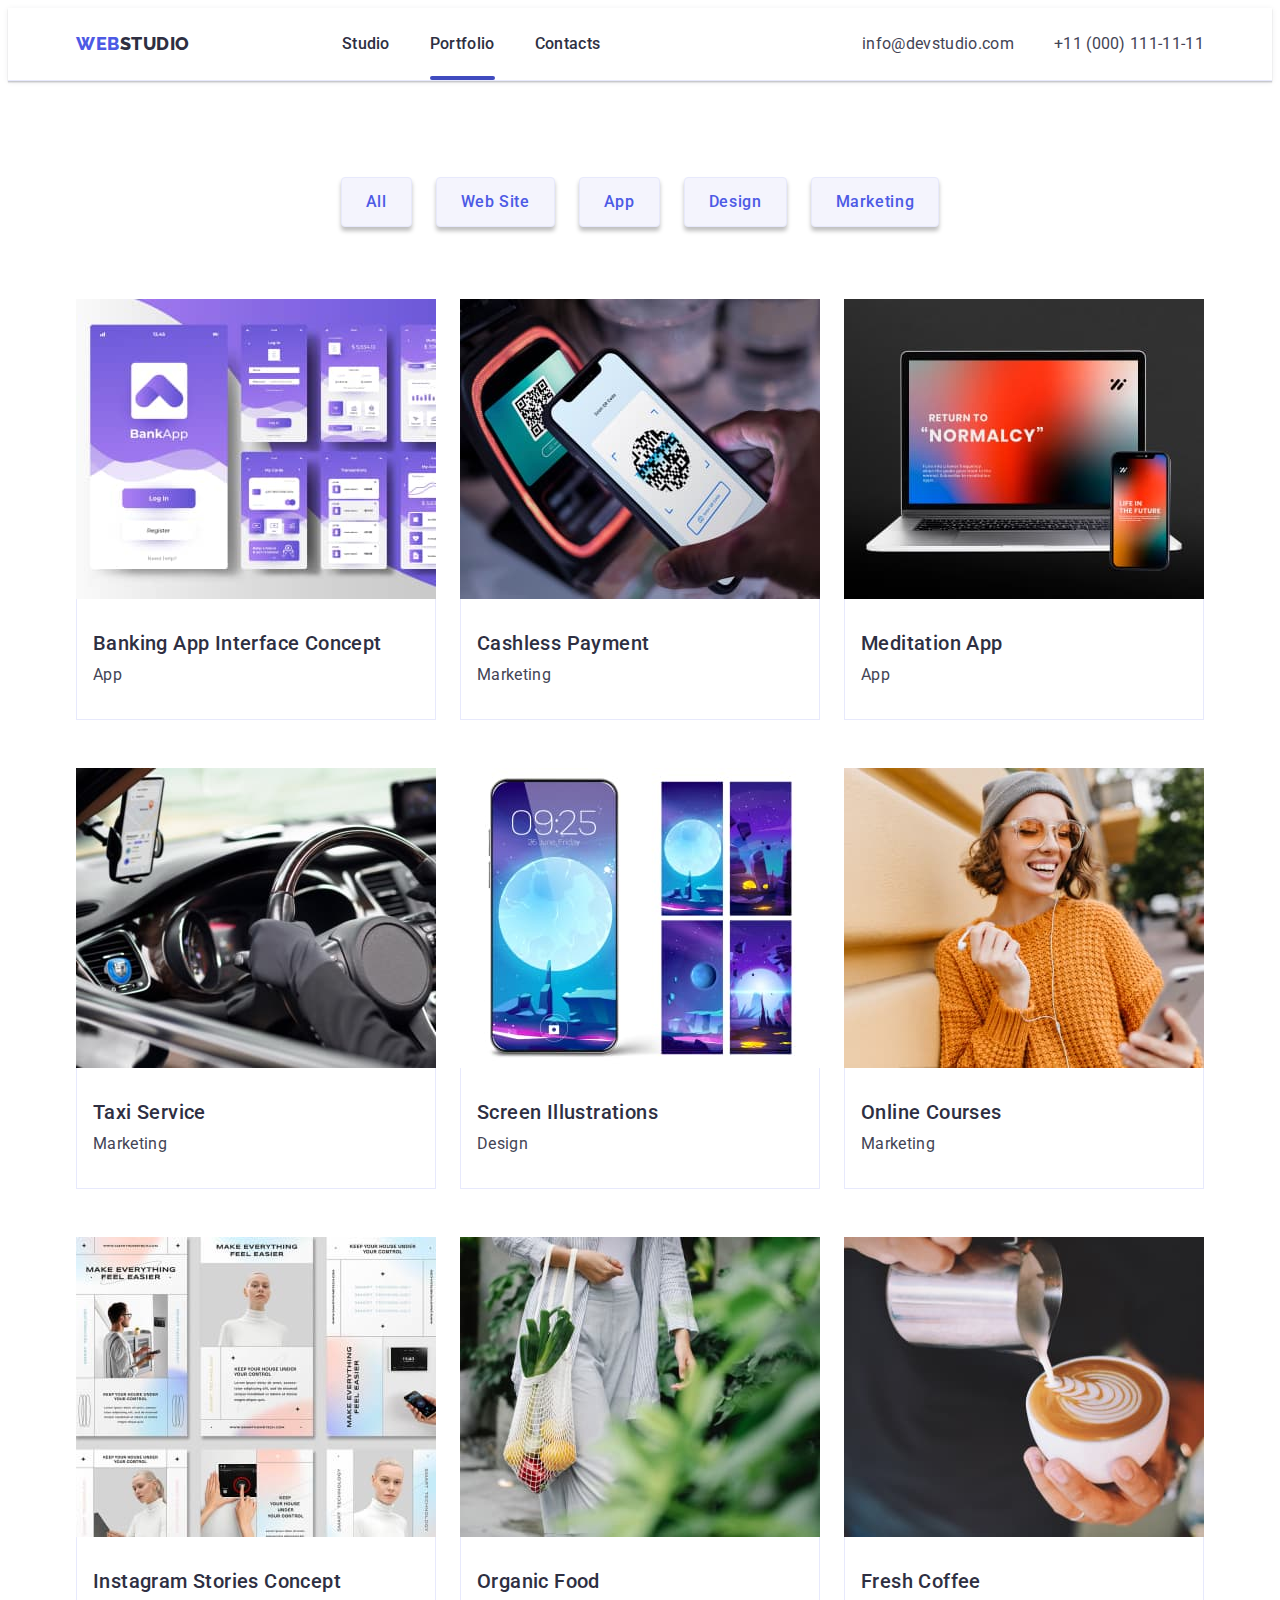
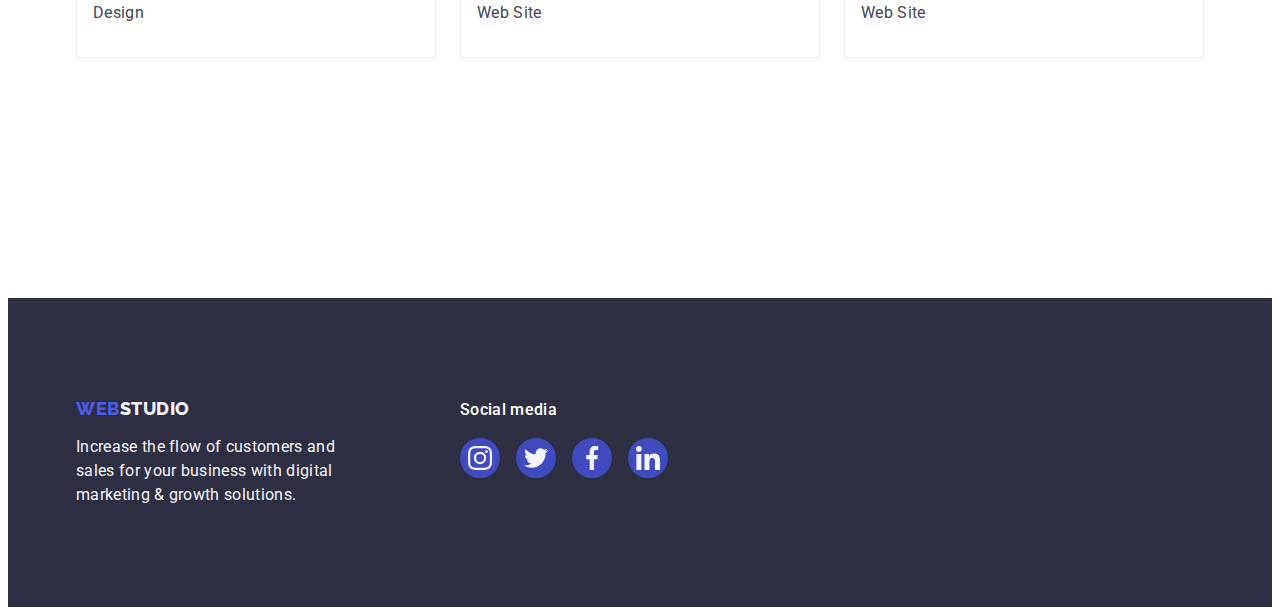
==== portfolio.html @ 2f0992e4 "minor changes" ====
<!DOCTYPE html>
<html lang="en">
  <head>
    <meta charset="UTF-8" />
    <meta name="viewport" content="width=device-width, initial-scale=1.0" />
    <title>Document</title>
    <link rel="preconnect" href="https://fonts.googleapis.com" />
    <link rel="preconnect" href="https://fonts.gstatic.com" crossorigin />
    <link
      href="https://fonts.googleapis.com/css2?family=Raleway:wght@800&family=Roboto:wght@400;500;700;900&display=swap"
      rel="stylesheet"
    />
    <link
      rel="stylesheet"
      href="https://cdnjs.cloudflare.com/ajax/libs/modern-normalize/2.0.0/modern-normalize.min.css"
      integrity="sha512-4xo8blKMVCiXpTaLzQSLSw3KFOVPWhm/TRtuPVc4WG6kUgjH6J03IBuG7JZPkcWMxJ5huwaBpOpnwYElP/m6wg=="
      crossorigin="anonymous"
      referrerpolicy="no-referrer"
    />
    <link rel="stylesheet" href="./css/styles.css" />
  </head>
  <body>
    <header class="header header-portfolio">
      <div class="container">
        <nav class="header-nav">
          <a href="./index.html" class="logo link"
            >Web<span class="span logo">Studio</span></a
          >
          <ul class="header-nav-list list">
            <li><a href="./index.html" class="link nav">Studio</a></li>
            <li>
              <a href="./portfolio.html" class="link nav active">Portfolio</a>
            </li>
            <li><a href="" class="link nav">Contacts</a></li>
          </ul>
        </nav>
        <address class="address">
          <ul class="header-address-list list">
            <li>
              <a href="mailto:info@devstudio.com" class="text link"
                >info@devstudio.com</a
              >
            </li>
            <li>
              <a href="tel:+110001111111" class="text link"
                >+11 (000) 111-11-11</a
              >
            </li>
          </ul>
        </address>
      </div>
    </header>
    <main>
      <section class="filter-section">
        <div class="container">
          <h1 class="hiden-title">Filter</h1>
          <ul class="list filter-list">
            <li>
              <button type="button" class="button-portfolio filter">All</button>
            </li>
            <li>
              <button type="button" class="button-portfolio filter">
                Web Site
              </button>
            </li>
            <li>
              <button type="button" class="button-portfolio filter">App</button>
            </li>
            <li>
              <button type="button" class="button-portfolio filter">
                Design
              </button>
            </li>
            <li>
              <button type="button" class="button-portfolio filter">
                Marketing
              </button>
            </li>
          </ul>
          <ul class="list portfolio-examples">
            <li class="filter-cards">
              <a href="" class="link">
                <div class="images-box">
                  <img
                    src="./images/filter1.jpg"
                    alt="mobile app design example"
                    width="360"
                  />
                  <div class="overlay">
                    <p class="paragraph">
                      14 Stylish and User-Friendly App Design Concepts · Task
                      Manager App · Calorie Tracker App · Exotic Fruit Ecommerce
                      App · Cloud Storage App
                    </p>
                  </div>
                </div>
                <div class="border-cards">
                  <h2 class="title">Banking App Interface Concept</h2>
                  <p class="paragraph">App</p>
                </div>
              </a>
            </li>
            <li class="filter-cards">
              <a href="" class="link cards">
                <img
                  src="./images/filter2.jpg"
                  alt="qr code scan ability"
                  width="360"
                />
                <div class="border-cards">
                  <h2 class="title">Cashless Payment</h2>
                  <p class="paragraph">Marketing</p>
                </div></a
              >
            </li>
            <li class="filter-cards">
              <a href="" class="link cards">
                <img
                  src="./images/filter3.jpg"
                  alt="web and mobile app design "
                  width="360"
                />
                <div class="border-cards">
                  <h2 class="title">Meditation App</h2>
                  <p class="paragraph">App</p>
                </div></a
              >
            </li>
            <li class="filter-cards">
              <a href="" class="link cards">
                <img
                  src="./images/filter4.jpg"
                  alt="man uses mobile app while driving"
                  width="360"
                />
                <div class="border-cards">
                  <h2 class="title">Taxi Service</h2>
                  <p class="paragraph">Marketing</p>
                </div></a
              >
            </li>
            <li class="filter-cards">
              <a href="" class="link cards">
                <img
                  src="./images/filter5.jpg"
                  alt="wallpapers for mobile screen"
                  width="360"
                />
                <div class="border-cards">
                  <h2 class="title">Screen Illustrations</h2>
                  <p class="paragraph">Design</p>
                </div></a
              >
            </li>
            <li class="filter-cards">
              <a href="" class="link cards">
                <img
                  src="./images/filter6.jpg"
                  alt="girl using video call by mobile app"
                  width="360"
                />
                <div class="border-cards">
                  <h2 class="title">Online Courses</h2>
                  <p class="paragraph">Marketing</p>
                </div></a
              >
            </li>
            <li class="filter-cards">
              <a href="" class="link cards">
                <img
                  src="./images/filter7.jpg"
                  alt="web design project"
                  width="360"
                />
                <div class="border-cards">
                  <h2 class="title">Instagram Stories Concept</h2>
                  <p class="paragraph">Design</p>
                </div></a
              >
            </li>
            <li class="filter-cards">
              <a href="" class="link cards">
                <img
                  src="./images/filter8.jpg"
                  alt="project photo 8"
                  width="360"
                />
                <div class="border-cards">
                  <h2 class="title">Organic Food</h2>
                  <p class="paragraph">Web Site</p>
                </div></a
              >
            </li>
            <li class="filter-cards">
              <a href="" class="link cards">
                <img
                  src="./images/filter9.jpg"
                  alt=" С12H22O11 with C7H12N4O."
                  width="360"
                />
                <div class="border-cards">
                  <h2 class="title">Fresh Coffee</h2>
                  <p class="paragraph">Web Site</p>
                </div></a
              >
            </li>
          </ul>
        </div>
      </section>
    </main>
    <!--Футтер-->
    <footer class="footer">
      <div class="container">
        <div class="footer-flex">
          <a href="./index.html" class="footer-logo link"
            >Web<span class="footer-logo-span">Studio</span>
          </a>
          <p class="paragraph">
            Increase the flow of customers and sales for your business with
            digital marketing & growth solutions.
          </p>
        </div>
        <div class="flex-links">
          <p class="paragraph">Social media</p>
          <ul class="list">
            <li>
              <a href="" class="link">
                <svg width="24px" height="24px">
                  <use href="./sprite.svg#icon-instagram"></use>
                </svg>
              </a>
            </li>
            <li>
              <a href="" class="link">
                <svg width="24px" height="24px">
                  <use href="./sprite.svg#icon-twitter"></use>
                </svg>
              </a>
            </li>
            <li>
              <a href="" class="link">
                <svg width="24px" height="24px">
                  <use href="./sprite.svg#icon-facebook"></use>
                </svg>
              </a>
            </li>
            <li>
              <a href="" class="link">
                <svg width="24px" height="24px">
                  <use href="./sprite.svg#icon-linkedin"></use>
                </svg>
              </a>
            </li>
          </ul>
        </div>
      </div>
    </footer>
  </body>
</html>
---- css/styles.css ----
:root {
  --main-color: #ffffff;
  --logo-color: #4d5ae5;
  --headers-color: #2e2f42;
  --text-color: #434455;
  --filter-color: #e7e9fc;
  --filter-text-color: #4d5ae5;
  --hover-color: #404bbf;
}

html {
  box-sizing: border-box;
}

*,
*::before,
*::after {
  box-sizing: inherit;
}

h1,
h2,
h3,
h4,
h5,
h6,
p,
ul {
  padding: 0;
  margin: 0;
}

body {
  font-family: 'Roboto', sans-serif;
  color: #434455;
  background-color: #ffffff;
}

.container {
  width: 1158px;
  margin: 0 auto;
  padding: 0 15px;
}

.header-portfolio {
  border-bottom: 1px solid #e7e9fc;
  box-shadow: 0px 1px 6px 0px rgba(46, 47, 66, 0.08),
    0px 1px 1px 0px rgba(46, 47, 66, 0.16),
    0px 2px 1px 0px rgba(46, 47, 66, 0.08);
}
.header .logo {
  color: #4d5ae5;
  font-family: 'Raleway', sans-serif;
  font-weight: 800;
  font-size: 18px;
  line-height: 1.17;
  letter-spacing: 0.03em;
  text-transform: uppercase;
  margin-right: 76px;
}

.header .span {
  color: #2e2f42;
}

.link {
  text-decoration: none;
}

.list {
  margin: 0px;
  padding: 0px;
  list-style: none;
}

.header .container {
  display: flex;
  justify-content: space-between;
}

.header-nav {
  display: flex;
  align-items: center;
}

.header-nav-list {
  display: flex;
  gap: 40px;
}

.header-nav-list .link {
  color: #2e2f42;
  font-weight: 500;
  font-size: 16px;
  line-height: 1.5;
  letter-spacing: 0.02em;
  padding: 24px 0;
  display: inline-block;
}

.header-nav-list .link:hover,
.link:focus {
  color: #404bbf;
}

.header-nav-list .nav {
  position: relative;
}

.header-nav-list .nav:hover::after,
.nav:focus::after {
  content: '';
  background-color: #404bbf;
  position: absolute;
  bottom: 0;
  left: 0;
  width: 100%;
  height: 4px;
  border-radius: 2px;
}

.header-address-list .link:hover {
  color: #404bbf;
}
.header-address-list .link:focus {
  color: #404bbf;
}

.header .address {
  font-style: normal;
}

.header-address-list {
  display: flex;
  gap: 40px;
}

.header-address-list .text {
  color: #434455;
  font-weight: 400;
  font-size: 16px;
  line-height: 1.5;
  letter-spacing: 0.02em;
  padding: 24px 0;
}

.header-address-list .text {
  display: inline-block;
}

.header .active::before {
  content: '';
  background-color: #404bbf;
  position: absolute;
  bottom: 0;
  left: 0;
  width: 100%;
  height: 4px;
  border-radius: 2px;
}

.section-hero {
  background-color: #2e2f42;
  text-align: center;
  padding: 188px 0;
}

.section-hero {
  background-image: linear-gradient(#2e2f42b2, #2e2f42b2),
    url(../images/hero-bg.jpg);
  background-repeat: no-repeat;
  background-position: 50% 100%;
  max-width: 100%;
}

.section-hero .section-title {
  color: #ffffff;
  font-weight: 700;
  font-size: 56px;
  line-height: 1.07;
  letter-spacing: 0.02em;
  max-width: 496px;
  margin-right: auto;
  margin-left: auto;
  margin-bottom: 48px;
}

.section-hero .button-order {
  background-color: #4d5ae5;
  color: #ffffff;
  font-family: 'Roboto', sans-serif;
  font-weight: 500;
  font-size: 16px;
  line-height: 1.5;
  letter-spacing: 0.04em;
  cursor: pointer;
  margin-bottom: 188px;
  padding: 16px 32px;
  border-radius: 4px;
  display: block;
  margin: 0 auto;
  min-width: 169px;
  height: 56px;
  border: none;
  box-shadow: 8px 4px 4px 0px rgba(0, 0, 0, 0.15);
}

.section-hero .button-order:hover,
.button-order:focus {
  background-color: #404bbf;
}

.section-title {
  color: #2e2f42;
  font-weight: 700;
  font-size: 36px;
  line-height: 1.11;
  letter-spacing: 0.02em;
  text-align: center;
  text-transform: capitalize;
}

.section-principles {
  padding: 120px 0;
}

.flex-list {
  flex-basis: calc((100%-3 * 24px) / 4);
}

.section-principles .list {
  display: flex;
  flex-direction: row;
  min-width: 264px;
  gap: 24px;
}

.section-principles .svg-icon {
  width: 264px;
  height: 112px;
  margin-bottom: 8px;
  background-color: #f4f4fd;
  border-radius: 4px;
  padding: 24px 100px;
}

.principle-list .title {
  color: #2e2f42;
  font-weight: 500;
  font-size: 20px;
  line-height: 1.2;
  letter-spacing: 0.02em;
  margin-bottom: 8px;
}

.principle-list .paragraph {
  color: #434455;
  font-weight: 400;
  font-size: 16px;
  line-height: 1.5;
  letter-spacing: 0.02em;
}

.example-flex {
  flex-basis: calc((100%-48px) / 3);
}

.section-design-example {
  padding-bottom: 120px;
}

.section-design-example .section-title {
  color: #2e2f42;
  font-weight: 700;
  font-size: 36px;
  line-height: 1.11;
  letter-spacing: 0.02em;
  text-align: center;
  text-transform: capitalize;
  margin-bottom: 72px;
}

.section-design-example .list {
  display: flex;
  gap: 24px;
  justify-content: space-between;
}

.section-our-team {
  background-color: #f4f4fd;
  padding: 120px 0;
}

.section-our-team .section-title {
  margin-bottom: 72px;
}

.section-our-team .list {
  display: flex;
  gap: 24px;
}

.flex-team {
  flex-basis: calc((100% - 72px) / 4);
}

.team-list {
  background-color: #ffffff;
  text-align: center;
  border-radius: 0px 0px 4px 4px;
  box-shadow: 0px 2px 1px 0px rgba(46, 47, 66, 0.08),
    0px 1px 1px 0px rgba(46, 47, 66, 0.16),
    0px 1px 6px 0px rgba(46, 47, 66, 0.08);
}

img {
  display: block;
}

.worker-cards {
  padding: 32px 0;
}

.section-our-team .title {
  color: #2e2f42;
  font-weight: 500;
  font-size: 20px;
  line-height: 1.2;
  letter-spacing: 0.02em;
  margin-bottom: 8px;
  text-align: center;
}

.section-our-team .paragraph {
  font-weight: 400;
  font-size: 16px;
  line-height: 1.5;
  letter-spacing: 0.02em;
  text-align: center;
  margin: 8px;
}

.section-our-team .flex-list {
  display: inline-flex;
  gap: 24px;
}

.section-our-team .flex-list .link {
  height: 40px;
  width: 40px;
  padding: 12px 12px;
  background-color: #4d5ae5;
  border-radius: 50%;
  fill: #f4f4fd;
  display: inline-block;
  box-sizing: border-box;
}

.section-our-team .flex-list .link:hover,
.link:focus {
  background-color: #404bbf;
}

.section-customers {
  padding: 120px 0;
}

.section-customers .section-title {
  padding-bottom: 72px;
}

.flex-customers {
  display: inline-flex;
  gap: 24px;
}

.flex-customers svg {
  fill: #8e8f99;
}

.customers-link {
  padding: 16px 32px;
  border-radius: 4px;
  border: 1px solid #8e8f99;
  box-sizing: border-box;
  width: 168px;
  height: 88px;
  display: block;
}

.flex-customers svg:hover,
.flex-customers svg:focus,
.customers-link:hover,
.customers-link:focus {
  border-color: #404bbf;
  fill: #404bbf;
}

.filter-section {
  padding-top: 96px;
  padding-bottom: 120px;
}

.filter-list {
  display: flex;
  margin-bottom: 72px;
  gap: 24px;
  justify-content: center;
}

.button-portfolio {
  color: #4d5ae5;
  background-color: #f4f4fd;
  font-family: 'Roboto', sans-serif;
  font-weight: 500;
  font-size: 16px;
  line-height: 1.5;
  letter-spacing: 0.04em;
  text-transform: capitalize;
  cursor: pointer;
  padding: 12px 24px;
  border: 1px solid #e7e9fc;
  border-radius: 4px;
  box-shadow: 0px 4px 4px 0px rgba(0, 0, 0, 0.25);
}

.button-portfolio:hover,
.button-portfolio:focus {
  color: #ffffff;
  background-color: #404bbf;
  box-shadow: 0px 2px 2px 0px rgba(0, 0, 0, 0.12),
    0px 2px 1px 0px rgba(0, 0, 0, 0.08), 0px 3px 1px 0px rgba(0, 0, 0, 0.1);
  border: 1px solid transparent;
}

.portfolio-examples {
  display: flex;
  flex-wrap: wrap;
  justify-content: space-between;
  column-gap: 24px;
  row-gap: 48px;
  margin-bottom: 120px;
}

.filter-cards img {
  display: block;
}

.images-box {
  position: relative;
  overflow: hidden;
  height: 300px;
  width: 360px;
}

.overlay {
  position: absolute;
  top: 0;
  left: 0;
  height: 100%;
  width: 100%;
  background-color: #4d5ae5;
  padding: 40px 32px;

  transform: translateX(-100%);
}

.images-box .overlay .paragraph {
  color: #f4f4fd;
  font-weight: 400;
  font-size: 16px;
  line-height: 1.5;
  letter-spacing: 0.02em;
}

.border-cards {
  border: 1px solid #e7e9fc;
  border-top: 0;
  padding: 32px 16px;
}

.portfolio-examples .title {
  color: #2e2f42;
  font-weight: 500;
  font-size: 20px;
  line-height: 1.2;
  letter-spacing: 0.02em;
  text-transform: capitalize;
  margin-bottom: 8px;
}

.portfolio-examples .paragraph {
  color: #434455;
  font-size: 16px;
  line-height: 1.5;
  letter-spacing: 0.02em;
  text-transform: capitalize;
}

.footer {
  background-color: #2e2f42;
  padding: 100px 0;
}

.footer .footer-container {
  max-width: 264px;
}

.footer .container {
  display: flex;
  flex-direction: row;
  justify-content: left;
  gap: 120px;
}

.footer-flex {
  max-width: 264px;
}

.footer-logo {
  color: #4d5ae5;
  font-family: 'Raleway', sans-serif;
  font-weight: 800;
  font-size: 18px;
  line-height: 1.17;
  letter-spacing: 0.03em;
  text-transform: uppercase;
  margin-bottom: 16px;
  display: inline-block;
}

.footer-logo-span {
  color: #f4f4fd;
}

.footer .paragraph {
  color: #f4f4fd;
  font-weight: 400;
  font-size: 16px;
  line-height: 1.5;
  letter-spacing: 0.02em;
}

.footer .paragraph:nth-child(1) {
  color: #fff;
  font-weight: 500;
  font-size: 16px;
  line-height: 1.5;
  letter-spacing: 0.02em;
  margin-bottom: 16px;
}

.flex-links .link {
  height: 40px;
  width: 40px;
  padding: 8px 8px;
  background-color: #404bbf;
  border-radius: 50%;
  fill: #f4f4fd;
  display: inline-block;
  box-sizing: border-box;
}

.flex-links .link:hover,
.link:focus {
  background-color: #31d0aa;
}

.flex-links .list {
  display: inline-flex;
  gap: 16px;
}

.hiden-title {
  position: absolute;
  width: 1px;
  height: 1px;
  margin: -1px;
  border: 0;
  padding: 0;
  white-space: nowrap;
  clip-path: inset(100%);
  clip: rect(0 0 0 0);
  overflow: hidden;
}
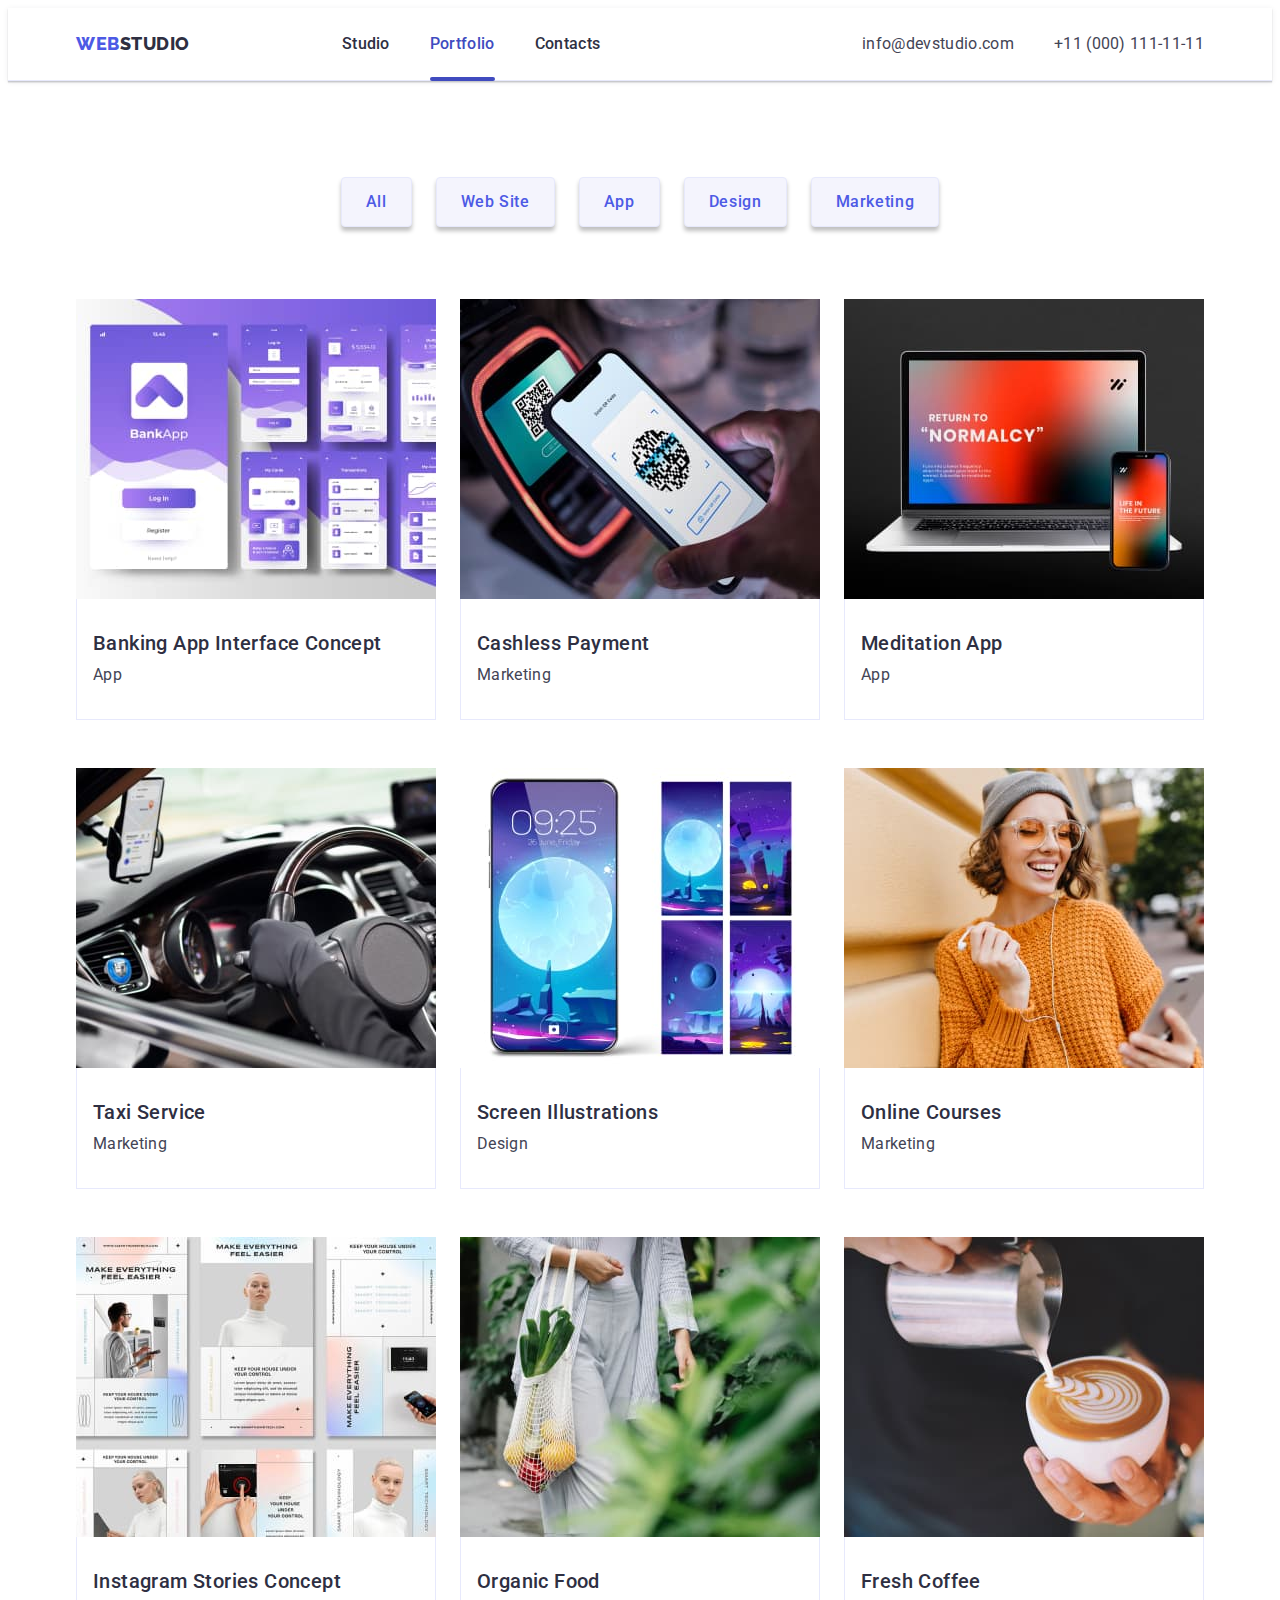
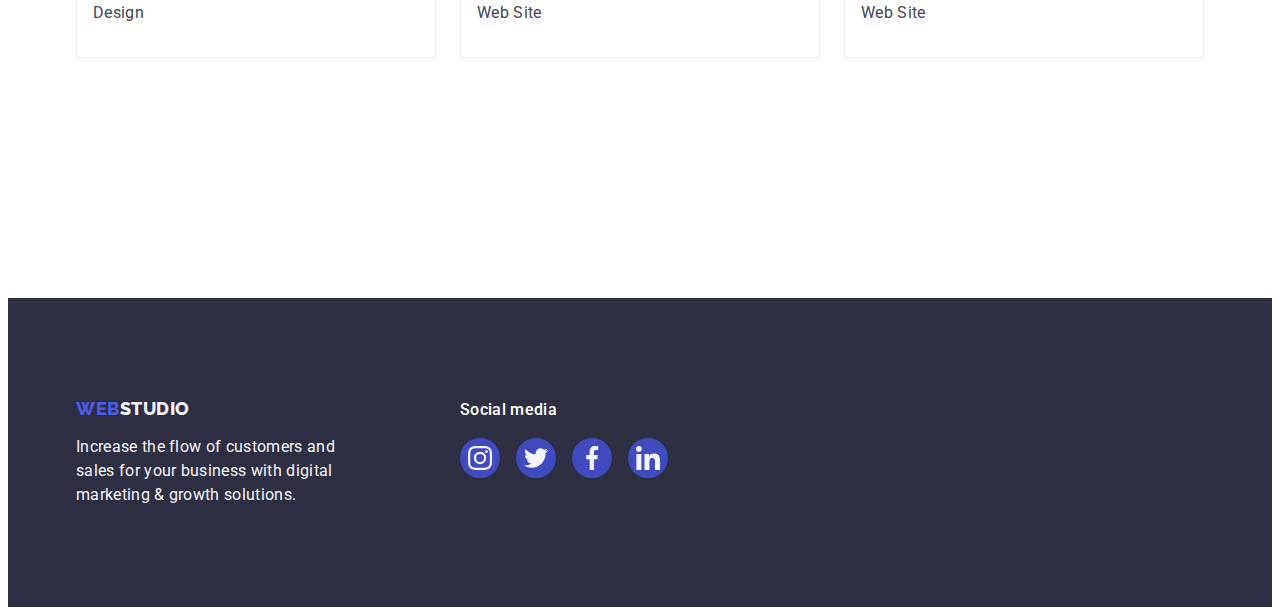
==== commit 6a0eccdb: "minor changes" ====
--- a/portfolio.html
+++ b/portfolio.html
@@ -20,7 +20,7 @@
     <link rel="stylesheet" href="./css/styles.css" />
   </head>
   <body>
-    <header class="header header-portfolio">
+    <header class="header">
       <div class="container">
         <nav class="header-nav">
           <a href="./index.html" class="logo link"
@@ -101,12 +101,21 @@
               </a>
             </li>
             <li class="filter-cards">
-              <a href="" class="link cards">
-                <img
-                  src="./images/filter2.jpg"
-                  alt="qr code scan ability"
-                  width="360"
-                />
+              <div href="" class="link">
+                <div class="images-box">
+                  <img
+                    src="./images/filter2.jpg"
+                    alt="qr code scan ability"
+                    width="360"
+                  />
+                <div class="overlay">
+                  <p class="paragraph">
+                    14 Stylish and User-Friendly App Design Concepts · Task
+                    Manager App · Calorie Tracker App · Exotic Fruit Ecommerce
+                    App · Cloud Storage App
+                  </p>
+                </div>
+                </div>
                 <div class="border-cards">
                   <h2 class="title">Cashless Payment</h2>
                   <p class="paragraph">Marketing</p>
@@ -114,12 +123,21 @@
               >
             </li>
             <li class="filter-cards">
-              <a href="" class="link cards">
-                <img
-                  src="./images/filter3.jpg"
-                  alt="web and mobile app design "
-                  width="360"
-                />
+              <a href="" class="link">
+                <div class="images-box">
+                  <img
+                    src="./images/filter3.jpg"
+                    alt="web and mobile app design "
+                    width="360"
+                  />
+                <div class="overlay">
+                  <p class="paragraph">
+                    14 Stylish and User-Friendly App Design Concepts · Task
+                    Manager App · Calorie Tracker App · Exotic Fruit Ecommerce
+                    App · Cloud Storage App
+                  </p>
+                </div>
+                </div>
                 <div class="border-cards">
                   <h2 class="title">Meditation App</h2>
                   <p class="paragraph">App</p>
@@ -127,12 +145,21 @@
               >
             </li>
             <li class="filter-cards">
-              <a href="" class="link cards">
-                <img
-                  src="./images/filter4.jpg"
-                  alt="man uses mobile app while driving"
-                  width="360"
-                />
+              <a href="" class="link">
+                <div class="images-box">
+                  <img
+                    src="./images/filter4.jpg"
+                    alt="man uses mobile app while driving"
+                    width="360"
+                  />
+                <div class="overlay">
+                  <p class="paragraph">
+                    14 Stylish and User-Friendly App Design Concepts · Task
+                    Manager App · Calorie Tracker App · Exotic Fruit Ecommerce
+                    App · Cloud Storage App
+                  </p>
+                </div>
+                </div>
                 <div class="border-cards">
                   <h2 class="title">Taxi Service</h2>
                   <p class="paragraph">Marketing</p>
@@ -140,12 +167,21 @@
               >
             </li>
             <li class="filter-cards">
-              <a href="" class="link cards">
-                <img
-                  src="./images/filter5.jpg"
-                  alt="wallpapers for mobile screen"
-                  width="360"
-                />
+              <a href="" class="link">
+                <div class="images-box">
+                  <img
+                    src="./images/filter5.jpg"
+                    alt="wallpapers for mobile screen"
+                    width="360"
+                  />
+                <div class="overlay">
+                  <p class="paragraph">
+                    14 Stylish and User-Friendly App Design Concepts · Task
+                    Manager App · Calorie Tracker App · Exotic Fruit Ecommerce
+                    App · Cloud Storage App
+                  </p>
+                </div>
+                </div>
                 <div class="border-cards">
                   <h2 class="title">Screen Illustrations</h2>
                   <p class="paragraph">Design</p>
@@ -153,12 +189,21 @@
               >
             </li>
             <li class="filter-cards">
-              <a href="" class="link cards">
-                <img
-                  src="./images/filter6.jpg"
-                  alt="girl using video call by mobile app"
-                  width="360"
-                />
+              <a href="" class="link">
+                <div class="images-box">
+                  <img
+                    src="./images/filter6.jpg"
+                    alt="girl using video call by mobile app"
+                    width="360"
+                  />
+                <div class="overlay">
+                  <p class="paragraph">
+                    14 Stylish and User-Friendly App Design Concepts · Task
+                    Manager App · Calorie Tracker App · Exotic Fruit Ecommerce
+                    App · Cloud Storage App
+                  </p>
+                </div>
+                </div>
                 <div class="border-cards">
                   <h2 class="title">Online Courses</h2>
                   <p class="paragraph">Marketing</p>
@@ -166,12 +211,21 @@
               >
             </li>
             <li class="filter-cards">
-              <a href="" class="link cards">
-                <img
-                  src="./images/filter7.jpg"
-                  alt="web design project"
-                  width="360"
-                />
+              <a href="" class="link">
+                <div class="images-box">
+                  <img
+                    src="./images/filter7.jpg"
+                    alt="web design project"
+                    width="360"
+                  />
+                <div class="overlay">
+                  <p class="paragraph">
+                    14 Stylish and User-Friendly App Design Concepts · Task
+                    Manager App · Calorie Tracker App · Exotic Fruit Ecommerce
+                    App · Cloud Storage App
+                  </p>
+                </div>
+                </div>
                 <div class="border-cards">
                   <h2 class="title">Instagram Stories Concept</h2>
                   <p class="paragraph">Design</p>
@@ -179,12 +233,21 @@
               >
             </li>
             <li class="filter-cards">
-              <a href="" class="link cards">
-                <img
-                  src="./images/filter8.jpg"
-                  alt="project photo 8"
-                  width="360"
-                />
+              <a href="" class="link">
+                <div class="images-box">
+                  <img
+                    src="./images/filter8.jpg"
+                    alt="project photo 8"
+                    width="360"
+                  />
+                <div class="overlay">
+                  <p class="paragraph">
+                    14 Stylish and User-Friendly App Design Concepts · Task
+                    Manager App · Calorie Tracker App · Exotic Fruit Ecommerce
+                    App · Cloud Storage App
+                  </p>
+                </div>
+                </div>
                 <div class="border-cards">
                   <h2 class="title">Organic Food</h2>
                   <p class="paragraph">Web Site</p>
@@ -192,12 +255,21 @@
               >
             </li>
             <li class="filter-cards">
-              <a href="" class="link cards">
-                <img
-                  src="./images/filter9.jpg"
-                  alt=" С12H22O11 with C7H12N4O."
-                  width="360"
-                />
+              <a href="" class="link">
+                <div class="images-box">
+                  <img
+                    src="./images/filter9.jpg"
+                    alt=" С12H22O11 with C7H12N4O."
+                    width="360"
+                  />
+                <div class="overlay">
+                  <p class="paragraph">
+                    14 Stylish and User-Friendly App Design Concepts · Task
+                    Manager App · Calorie Tracker App · Exotic Fruit Ecommerce
+                    App · Cloud Storage App
+                  </p>
+                </div>
+                </div>
                 <div class="border-cards">
                   <h2 class="title">Fresh Coffee</h2>
                   <p class="paragraph">Web Site</p>
@@ -226,28 +298,28 @@
             <li>
               <a href="" class="link">
                 <svg width="24px" height="24px">
-                  <use href="./sprite.svg#icon-instagram"></use>
+                  <use href="./images/sprite.svg#icon-instagram"></use>
                 </svg>
               </a>
             </li>
             <li>
               <a href="" class="link">
                 <svg width="24px" height="24px">
-                  <use href="./sprite.svg#icon-twitter"></use>
+                  <use href="./images/sprite.svg#icon-twitter"></use>
                 </svg>
               </a>
             </li>
             <li>
               <a href="" class="link">
                 <svg width="24px" height="24px">
-                  <use href="./sprite.svg#icon-facebook"></use>
+                  <use href="./images/sprite.svg#icon-facebook"></use>
                 </svg>
               </a>
             </li>
             <li>
               <a href="" class="link">
                 <svg width="24px" height="24px">
-                  <use href="./sprite.svg#icon-linkedin"></use>
+                  <use href="./images/sprite.svg#icon-linkedin"></use>
                 </svg>
               </a>
             </li>
--- a/css/styles.css
+++ b/css/styles.css
@@ -42,7 +42,7 @@
   padding: 0 15px;
 }
 
-.header-portfolio {
+.header {
   border-bottom: 1px solid #e7e9fc;
   box-shadow: 0px 1px 6px 0px rgba(46, 47, 66, 0.08),
     0px 1px 1px 0px rgba(46, 47, 66, 0.16),
@@ -81,6 +81,15 @@
 .header-nav {
   display: flex;
   align-items: center;
+}
+
+.header-nav-list:first-child {
+  transition: color 250ms cubic-bezier(0.4, 0, 0.2, 1);
+  transition-property: transition;
+}
+
+.header-nav-list:first-child:hover {
+  transition: color;
 }
 
 .header-nav-list {
@@ -130,6 +139,15 @@
   font-style: normal;
 }
 
+.header-address-list:first-child {
+  transition: 250ms cubic-bezier(0.4, 0, 0.2, 1);
+  transition-property: transition;
+}
+
+.header-address-list:first-child:hover {
+  transition: color;
+}
+
 .header-address-list {
   display: flex;
   gap: 40px;
@@ -148,12 +166,16 @@
   display: inline-block;
 }
 
-.header .active::before {
+.header-nav .active {
+  color: #404bbf;
+}
+
+.header .active::after {
+  background-color: #404bbf;
   content: '';
-  background-color: #404bbf;
   position: absolute;
-  bottom: 0;
   left: 0;
+  bottom: -1px;
   width: 100%;
   height: 4px;
   border-radius: 2px;
@@ -462,7 +484,13 @@
   background-color: #4d5ae5;
   padding: 40px 32px;
 
-  transform: translateX(-100%);
+  transition-property: transform;
+  transform: translateY(100%);
+  transition: transform 250ms ease-in-out;
+}
+
+.images-box:hover .overlay {
+  transform: translateY(0%);
 }
 
 .images-box .overlay .paragraph {
@@ -561,8 +589,7 @@
   box-sizing: border-box;
 }
 
-.flex-links .link:hover,
-.link:focus {
+.flex-links .link:hover {
   background-color: #31d0aa;
 }
 
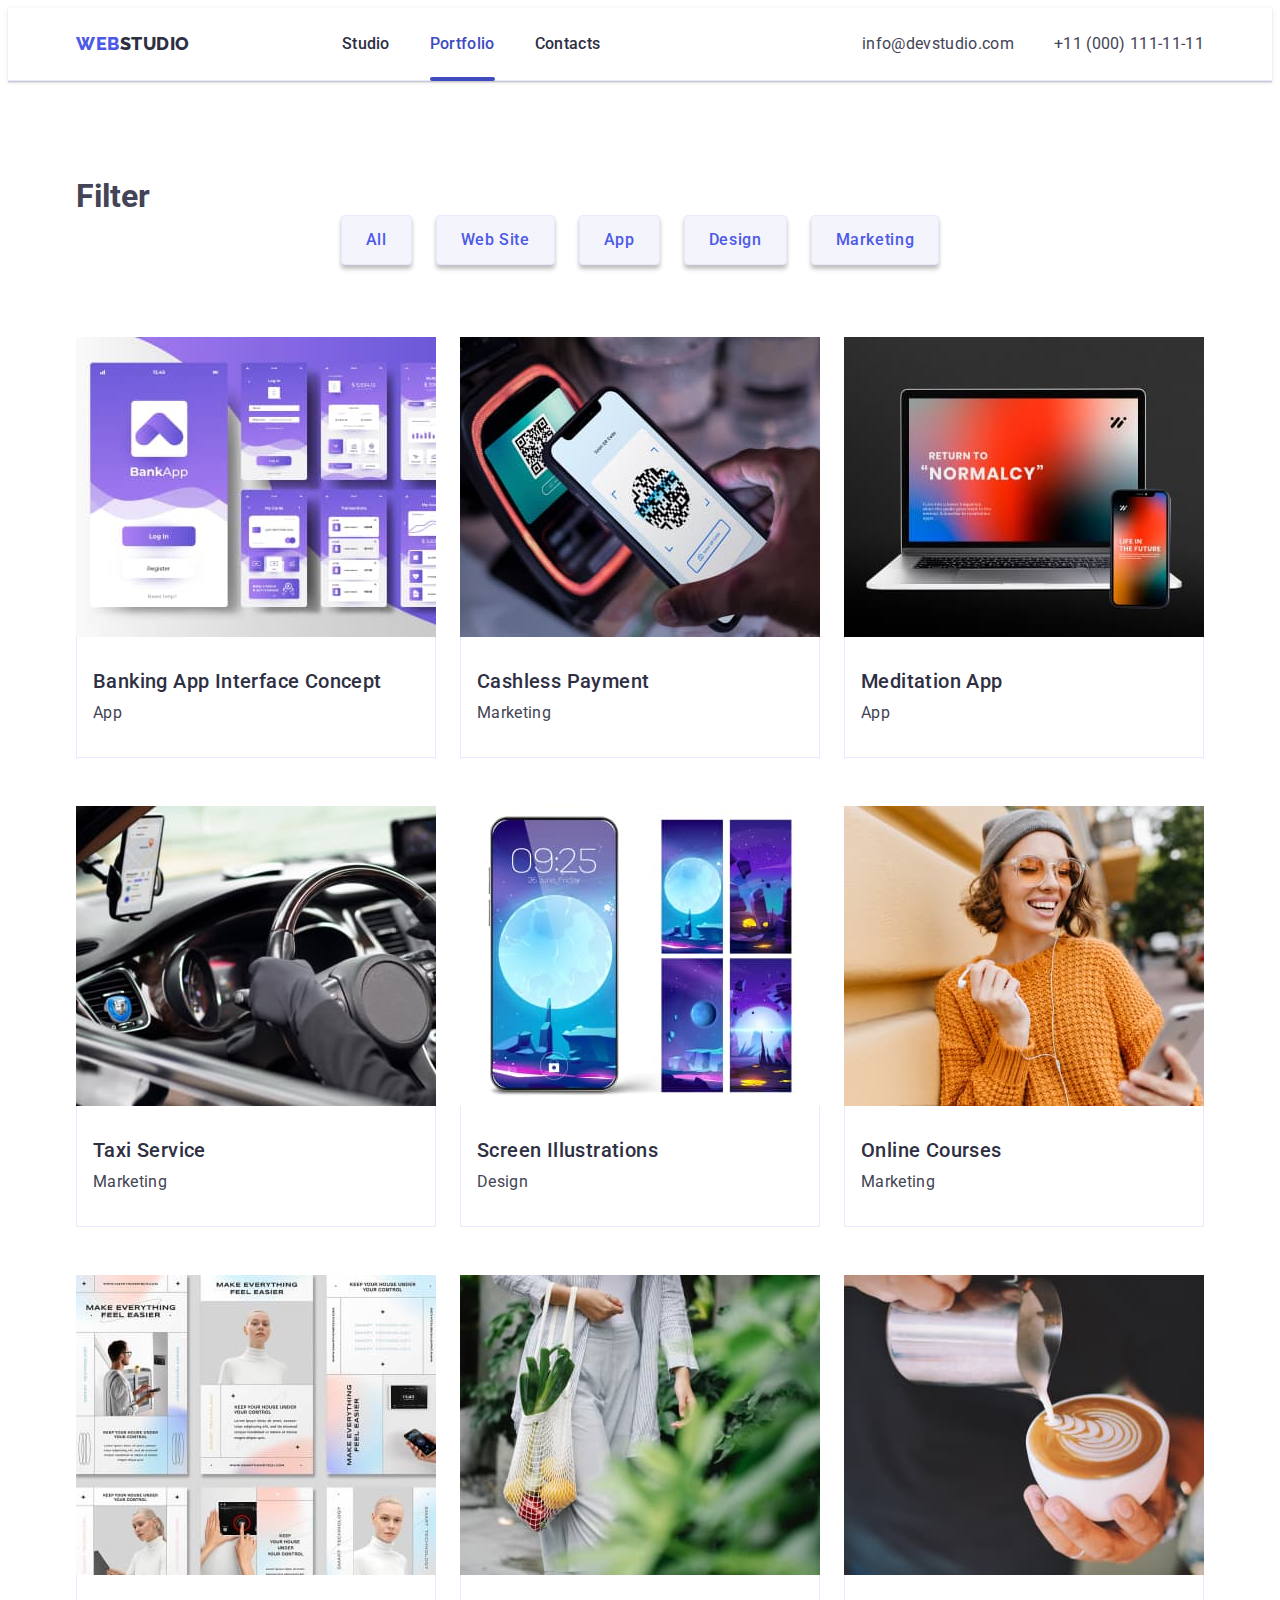
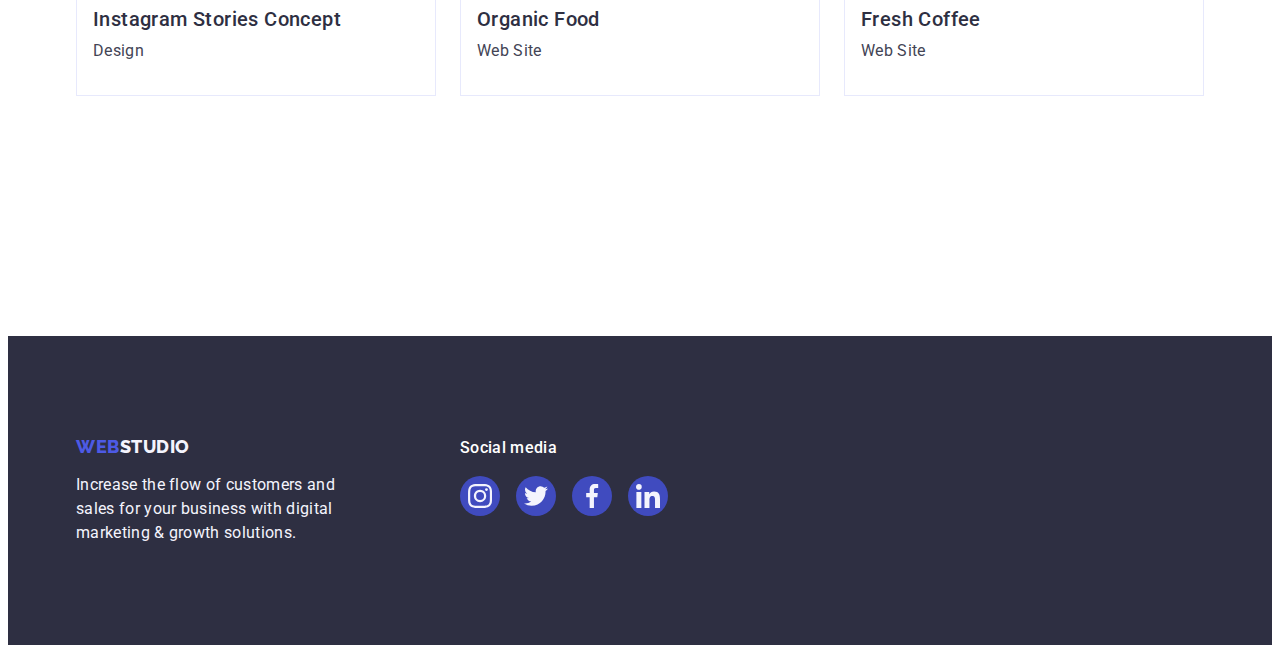
==== commit cb6d1c30: "minor changes" ====
--- a/portfolio.html
+++ b/portfolio.html
@@ -27,11 +27,17 @@
             >Web<span class="span logo">Studio</span></a
           >
           <ul class="header-nav-list list">
-            <li><a href="./index.html" class="link nav">Studio</a></li>
-            <li>
-              <a href="./portfolio.html" class="link nav active">Portfolio</a>
-            </li>
-            <li><a href="" class="link nav">Contacts</a></li>
+            <li>
+              <a href="./index.html" class="nav-links-items nav link"
+                >Studio</a
+              >
+            </li>
+            <li>
+              <a href="./portfolio.html" class="nav-links-items nav link active"
+                >Portfolio</a
+              >
+            </li>
+            <li><a href="" class="nav-links-items nav link ">Contacts</a></li>
           </ul>
         </nav>
         <address class="address">
--- a/css/styles.css
+++ b/css/styles.css
@@ -6,7 +6,13 @@
   --filter-color: #e7e9fc;
   --filter-text-color: #4d5ae5;
   --hover-color: #404bbf;
-}
+  --transition-color-timing: color 250ms cubic-bezier(0.4, 0, 0.2, 1);
+  --transition-backgroundcolor-timing: background-color 250ms
+    cubic-bezier(0.4, 0, 0.2, 1);
+  --cubic-anim: cubic-bezier(0.4, 0, 0.2, 1);
+}
+
+/* reset */
 
 html {
   box-sizing: border-box;
@@ -30,6 +36,18 @@
   margin: 0;
 }
 
+.link {
+  text-decoration: none;
+}
+
+.list {
+  margin: 0px;
+  padding: 0px;
+  list-style: none;
+}
+
+/* main attributes  */
+
 body {
   font-family: 'Roboto', sans-serif;
   color: #434455;
@@ -41,6 +59,18 @@
   margin: 0 auto;
   padding: 0 15px;
 }
+
+.section-title {
+  color: #2e2f42;
+  font-weight: 700;
+  font-size: 36px;
+  line-height: 1.11;
+  letter-spacing: 0.02em;
+  text-align: center;
+  text-transform: capitalize;
+}
+
+/* header */
 
 .header {
   border-bottom: 1px solid #e7e9fc;
@@ -48,6 +78,7 @@
     0px 1px 1px 0px rgba(46, 47, 66, 0.16),
     0px 2px 1px 0px rgba(46, 47, 66, 0.08);
 }
+
 .header .logo {
   color: #4d5ae5;
   font-family: 'Raleway', sans-serif;
@@ -63,41 +94,24 @@
   color: #2e2f42;
 }
 
-.link {
-  text-decoration: none;
-}
-
-.list {
-  margin: 0px;
-  padding: 0px;
-  list-style: none;
-}
-
 .header .container {
   display: flex;
   justify-content: space-between;
 }
 
+/* main nav */
+
 .header-nav {
   display: flex;
   align-items: center;
 }
 
-.header-nav-list:first-child {
-  transition: color 250ms cubic-bezier(0.4, 0, 0.2, 1);
-  transition-property: transition;
-}
-
-.header-nav-list:first-child:hover {
-  transition: color;
-}
-
 .header-nav-list {
   display: flex;
   gap: 40px;
 }
 
-.header-nav-list .link {
+.header-nav-list .nav-links-items {
   color: #2e2f42;
   font-weight: 500;
   font-size: 16px;
@@ -105,10 +119,13 @@
   letter-spacing: 0.02em;
   padding: 24px 0;
   display: inline-block;
-}
-
-.header-nav-list .link:hover,
-.link:focus {
+
+  transition: var(--transition-color-timing);
+  transition-property: transition;
+}
+
+.header-nav-list .nav-links-items:hover,
+.nav-links-items:focus {
   color: #404bbf;
 }
 
@@ -121,31 +138,27 @@
   content: '';
   background-color: #404bbf;
   position: absolute;
-  bottom: 0;
+  bottom: -1px;
   left: 0;
   width: 100%;
   height: 4px;
   border-radius: 2px;
 }
 
-.header-address-list .link:hover {
-  color: #404bbf;
-}
+/* address list */
+
+.header-address-list .link:hover,
 .header-address-list .link:focus {
   color: #404bbf;
 }
 
+.header-address-list .link {
+  transition: var(--transition-color-timing)
+  transition-property: transition;
+}
+
 .header .address {
   font-style: normal;
-}
-
-.header-address-list:first-child {
-  transition: 250ms cubic-bezier(0.4, 0, 0.2, 1);
-  transition-property: transition;
-}
-
-.header-address-list:first-child:hover {
-  transition: color;
 }
 
 .header-address-list {
@@ -169,6 +182,8 @@
 .header-nav .active {
   color: #404bbf;
 }
+
+/* header active page */
 
 .header .active::after {
   background-color: #404bbf;
@@ -181,18 +196,23 @@
   border-radius: 2px;
 }
 
+/* first section */
+
 .section-hero {
   background-color: #2e2f42;
   text-align: center;
   padding: 188px 0;
-}
-
-.section-hero {
-  background-image: linear-gradient(#2e2f42b2, #2e2f42b2),
+  margin: 0 auto;
+
+  background-image: linear-gradient(
+      rgba(46, 47, 66, 0.7),
+      rgba(46, 47, 66, 0.7)
+    ),
     url(../images/hero-bg.jpg);
   background-repeat: no-repeat;
-  background-position: 50% 100%;
-  max-width: 100%;
+  background-position: center;
+  background-size: cover;
+  max-width: 1440px;
 }
 
 .section-hero .section-title {
@@ -225,6 +245,9 @@
   height: 56px;
   border: none;
   box-shadow: 8px 4px 4px 0px rgba(0, 0, 0, 0.15);
+
+  transition: background-color color 250ms cubic-bezier(0.4, 0, 0.2, 1);
+  transition-property: transition;
 }
 
 .section-hero .button-order:hover,
@@ -232,15 +255,7 @@
   background-color: #404bbf;
 }
 
-.section-title {
-  color: #2e2f42;
-  font-weight: 700;
-  font-size: 36px;
-  line-height: 1.11;
-  letter-spacing: 0.02em;
-  text-align: center;
-  text-transform: capitalize;
-}
+/* second section */
 
 .section-principles {
   padding: 120px 0;
@@ -283,6 +298,8 @@
   letter-spacing: 0.02em;
 }
 
+/* third section */
+
 .example-flex {
   flex-basis: calc((100%-48px) / 3);
 }
@@ -292,13 +309,6 @@
 }
 
 .section-design-example .section-title {
-  color: #2e2f42;
-  font-weight: 700;
-  font-size: 36px;
-  line-height: 1.11;
-  letter-spacing: 0.02em;
-  text-align: center;
-  text-transform: capitalize;
   margin-bottom: 72px;
 }
 
@@ -312,6 +322,8 @@
   background-color: #f4f4fd;
   padding: 120px 0;
 }
+
+/* four section */
 
 .section-our-team .section-title {
   margin-bottom: 72px;
@@ -367,7 +379,7 @@
   gap: 24px;
 }
 
-.section-our-team .flex-list .link {
+.section-our-team .flex-list .team-link-item {
   height: 40px;
   width: 40px;
   padding: 12px 12px;
@@ -378,10 +390,12 @@
   box-sizing: border-box;
 }
 
-.section-our-team .flex-list .link:hover,
-.link:focus {
+.section-our-team .team-link-item:hover,
+.team-link-item:focus {
   background-color: #404bbf;
 }
+
+/* fifth section */
 
 .section-customers {
   padding: 120px 0;
@@ -418,6 +432,8 @@
   fill: #404bbf;
 }
 
+/* portfolio page */
+
 .filter-section {
   padding-top: 96px;
   padding-bottom: 120px;
@@ -467,6 +483,8 @@
 .filter-cards img {
   display: block;
 }
+
+/* overlay filter img */
 
 .images-box {
   position: relative;
@@ -524,6 +542,8 @@
   letter-spacing: 0.02em;
   text-transform: capitalize;
 }
+
+/* footer */
 
 .footer {
   background-color: #2e2f42;
@@ -589,7 +609,8 @@
   box-sizing: border-box;
 }
 
-.flex-links .link:hover {
+.flex-links-item:hover,
+.flex-links-item:focus {
   background-color: #31d0aa;
 }
 
@@ -598,7 +619,9 @@
   gap: 16px;
 }
 
-.hiden-title {
+/* hidden title */
+
+.hidden-title {
   position: absolute;
   width: 1px;
   height: 1px;
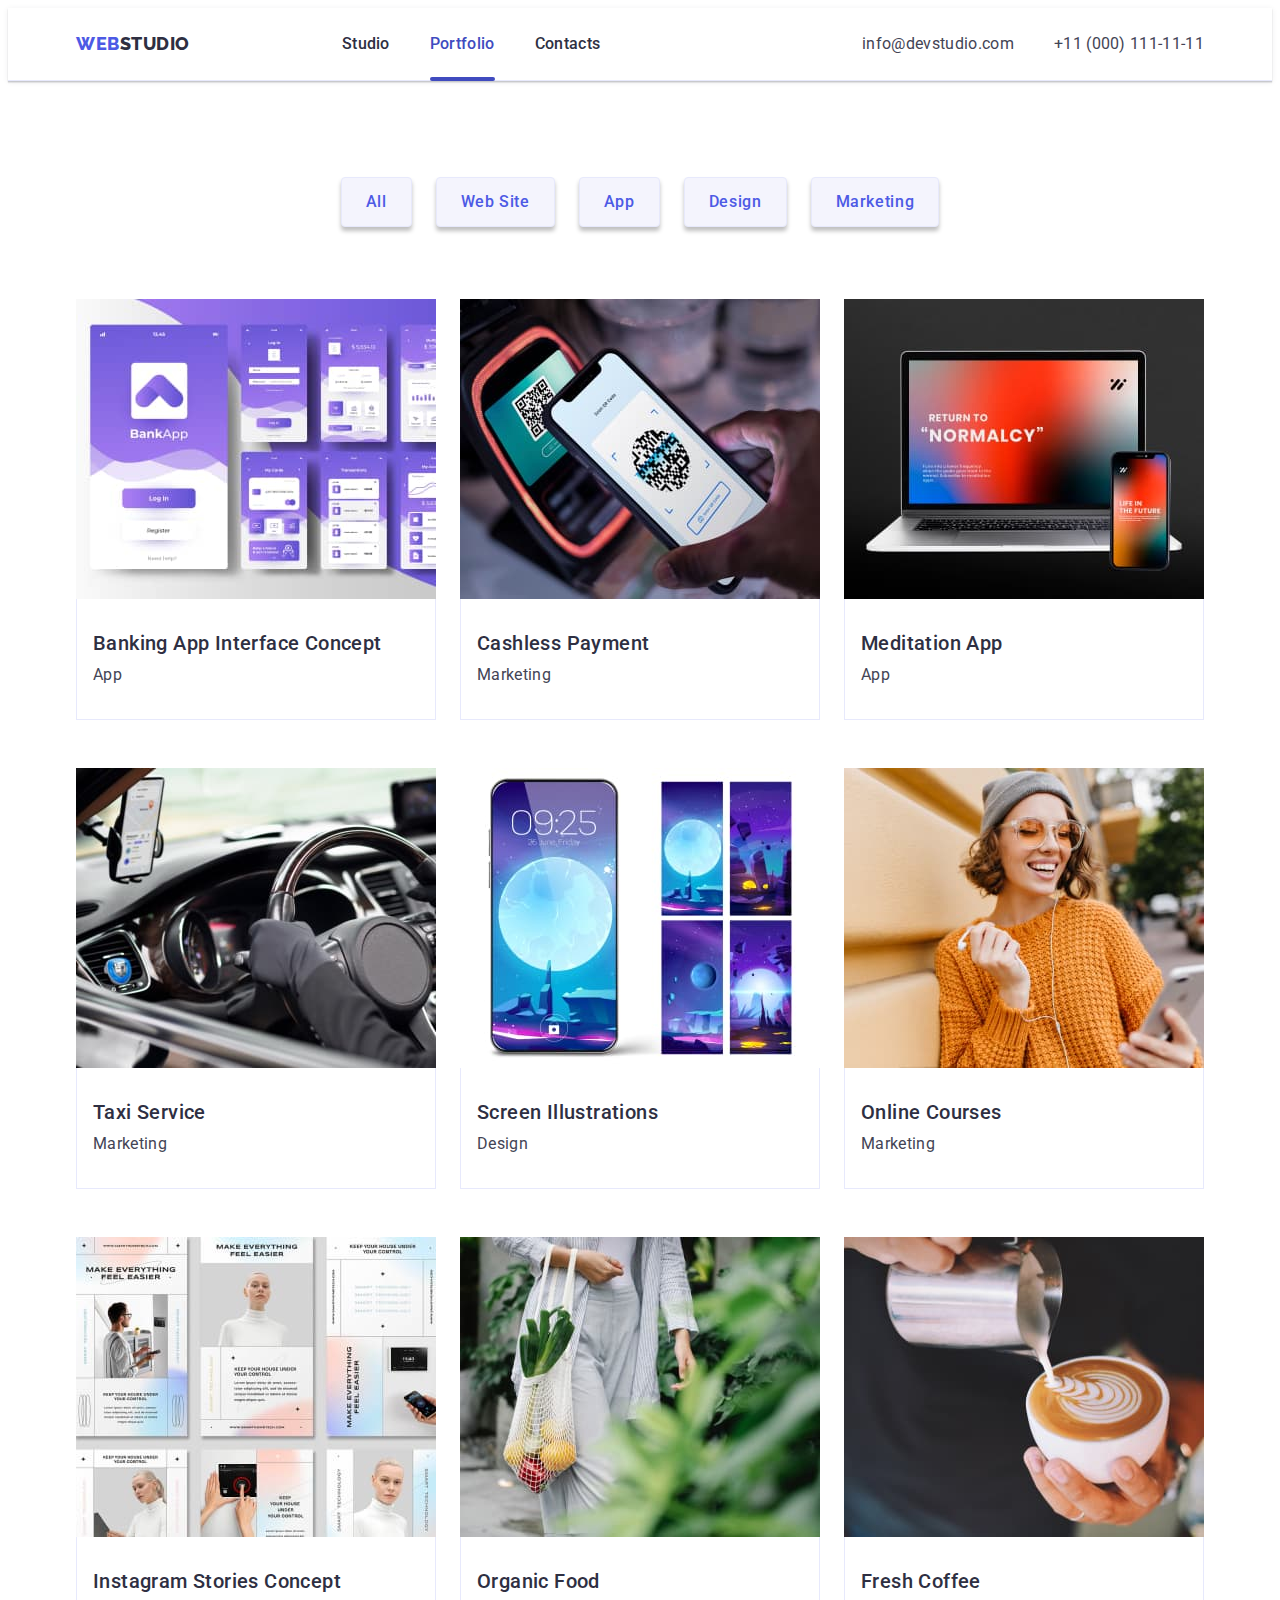
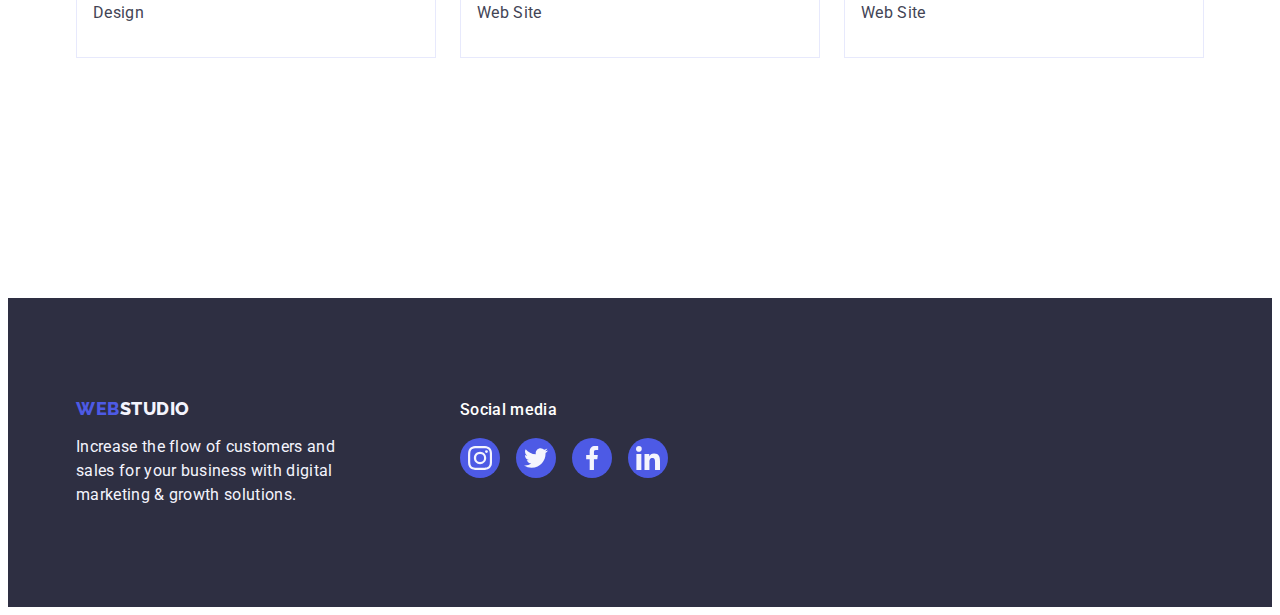
==== commit 3dddc136: "minor changes" ====
--- a/portfolio.html
+++ b/portfolio.html
@@ -28,16 +28,14 @@
           >
           <ul class="header-nav-list list">
             <li>
-              <a href="./index.html" class="nav-links-items nav link"
-                >Studio</a
-              >
+              <a href="./index.html" class="nav-links-items nav link">Studio</a>
             </li>
             <li>
               <a href="./portfolio.html" class="nav-links-items nav link active"
                 >Portfolio</a
               >
             </li>
-            <li><a href="" class="nav-links-items nav link ">Contacts</a></li>
+            <li><a href="" class="nav-links-items nav link">Contacts</a></li>
           </ul>
         </nav>
         <address class="address">
@@ -48,9 +46,9 @@
               >
             </li>
             <li>
-              <a href="tel:+110001111111" class="text link"
-                >+11 (000) 111-11-11</a
-              >
+              <a href="tel:+110001111111" class="text link">
+                +11 (000) 111-11-11
+              </a>
             </li>
           </ul>
         </address>
@@ -59,7 +57,7 @@
     <main>
       <section class="filter-section">
         <div class="container">
-          <h1 class="hiden-title">Filter</h1>
+          <h1 class="hidden-title">Filter</h1>
           <ul class="list filter-list">
             <li>
               <button type="button" class="button-portfolio filter">All</button>
@@ -85,7 +83,7 @@
           </ul>
           <ul class="list portfolio-examples">
             <li class="filter-cards">
-              <a href="" class="link">
+              <a href="" class="portfolio-filter-link link">
                 <div class="images-box">
                   <img
                     src="./images/filter1.jpg"
@@ -107,42 +105,42 @@
               </a>
             </li>
             <li class="filter-cards">
-              <div href="" class="link">
+              <a href="" class="portfolio-filter-link link">
                 <div class="images-box">
                   <img
                     src="./images/filter2.jpg"
                     alt="qr code scan ability"
                     width="360"
                   />
-                <div class="overlay">
-                  <p class="paragraph">
-                    14 Stylish and User-Friendly App Design Concepts · Task
-                    Manager App · Calorie Tracker App · Exotic Fruit Ecommerce
-                    App · Cloud Storage App
-                  </p>
-                </div>
+                  <div class="overlay">
+                    <p class="paragraph">
+                      14 Stylish and User-Friendly App Design Concepts · Task
+                      Manager App · Calorie Tracker App · Exotic Fruit Ecommerce
+                      App · Cloud Storage App
+                    </p>
+                  </div>
                 </div>
                 <div class="border-cards">
                   <h2 class="title">Cashless Payment</h2>
                   <p class="paragraph">Marketing</p>
-                </div></a
-              >
-            </li>
-            <li class="filter-cards">
-              <a href="" class="link">
+                </div>
+              </a>
+            </li>
+            <li class="filter-cards">
+              <a href="" class="portfolio-filter-link link">
                 <div class="images-box">
                   <img
                     src="./images/filter3.jpg"
                     alt="web and mobile app design "
                     width="360"
                   />
-                <div class="overlay">
-                  <p class="paragraph">
-                    14 Stylish and User-Friendly App Design Concepts · Task
-                    Manager App · Calorie Tracker App · Exotic Fruit Ecommerce
-                    App · Cloud Storage App
-                  </p>
-                </div>
+                  <div class="overlay">
+                    <p class="paragraph">
+                      14 Stylish and User-Friendly App Design Concepts · Task
+                      Manager App · Calorie Tracker App · Exotic Fruit Ecommerce
+                      App · Cloud Storage App
+                    </p>
+                  </div>
                 </div>
                 <div class="border-cards">
                   <h2 class="title">Meditation App</h2>
@@ -151,20 +149,20 @@
               >
             </li>
             <li class="filter-cards">
-              <a href="" class="link">
+              <a href="" class="portfolio-filter-link link">
                 <div class="images-box">
                   <img
                     src="./images/filter4.jpg"
                     alt="man uses mobile app while driving"
                     width="360"
                   />
-                <div class="overlay">
-                  <p class="paragraph">
-                    14 Stylish and User-Friendly App Design Concepts · Task
-                    Manager App · Calorie Tracker App · Exotic Fruit Ecommerce
-                    App · Cloud Storage App
-                  </p>
-                </div>
+                  <div class="overlay">
+                    <p class="paragraph">
+                      14 Stylish and User-Friendly App Design Concepts · Task
+                      Manager App · Calorie Tracker App · Exotic Fruit Ecommerce
+                      App · Cloud Storage App
+                    </p>
+                  </div>
                 </div>
                 <div class="border-cards">
                   <h2 class="title">Taxi Service</h2>
@@ -173,20 +171,20 @@
               >
             </li>
             <li class="filter-cards">
-              <a href="" class="link">
+              <a href="" class="portfolio-filter-link link">
                 <div class="images-box">
                   <img
                     src="./images/filter5.jpg"
                     alt="wallpapers for mobile screen"
                     width="360"
                   />
-                <div class="overlay">
-                  <p class="paragraph">
-                    14 Stylish and User-Friendly App Design Concepts · Task
-                    Manager App · Calorie Tracker App · Exotic Fruit Ecommerce
-                    App · Cloud Storage App
-                  </p>
-                </div>
+                  <div class="overlay">
+                    <p class="paragraph">
+                      14 Stylish and User-Friendly App Design Concepts · Task
+                      Manager App · Calorie Tracker App · Exotic Fruit Ecommerce
+                      App · Cloud Storage App
+                    </p>
+                  </div>
                 </div>
                 <div class="border-cards">
                   <h2 class="title">Screen Illustrations</h2>
@@ -195,20 +193,20 @@
               >
             </li>
             <li class="filter-cards">
-              <a href="" class="link">
+              <a href="" class="portfolio-filter-link link">
                 <div class="images-box">
                   <img
                     src="./images/filter6.jpg"
                     alt="girl using video call by mobile app"
                     width="360"
                   />
-                <div class="overlay">
-                  <p class="paragraph">
-                    14 Stylish and User-Friendly App Design Concepts · Task
-                    Manager App · Calorie Tracker App · Exotic Fruit Ecommerce
-                    App · Cloud Storage App
-                  </p>
-                </div>
+                  <div class="overlay">
+                    <p class="paragraph">
+                      14 Stylish and User-Friendly App Design Concepts · Task
+                      Manager App · Calorie Tracker App · Exotic Fruit Ecommerce
+                      App · Cloud Storage App
+                    </p>
+                  </div>
                 </div>
                 <div class="border-cards">
                   <h2 class="title">Online Courses</h2>
@@ -217,20 +215,20 @@
               >
             </li>
             <li class="filter-cards">
-              <a href="" class="link">
+              <a href="" class="portfolio-filter-link link">
                 <div class="images-box">
                   <img
                     src="./images/filter7.jpg"
                     alt="web design project"
                     width="360"
                   />
-                <div class="overlay">
-                  <p class="paragraph">
-                    14 Stylish and User-Friendly App Design Concepts · Task
-                    Manager App · Calorie Tracker App · Exotic Fruit Ecommerce
-                    App · Cloud Storage App
-                  </p>
-                </div>
+                  <div class="overlay">
+                    <p class="paragraph">
+                      14 Stylish and User-Friendly App Design Concepts · Task
+                      Manager App · Calorie Tracker App · Exotic Fruit Ecommerce
+                      App · Cloud Storage App
+                    </p>
+                  </div>
                 </div>
                 <div class="border-cards">
                   <h2 class="title">Instagram Stories Concept</h2>
@@ -239,20 +237,20 @@
               >
             </li>
             <li class="filter-cards">
-              <a href="" class="link">
+              <a href="" class="portfolio-filter-link link">
                 <div class="images-box">
                   <img
                     src="./images/filter8.jpg"
                     alt="project photo 8"
                     width="360"
                   />
-                <div class="overlay">
-                  <p class="paragraph">
-                    14 Stylish and User-Friendly App Design Concepts · Task
-                    Manager App · Calorie Tracker App · Exotic Fruit Ecommerce
-                    App · Cloud Storage App
-                  </p>
-                </div>
+                  <div class="overlay">
+                    <p class="paragraph">
+                      14 Stylish and User-Friendly App Design Concepts · Task
+                      Manager App · Calorie Tracker App · Exotic Fruit Ecommerce
+                      App · Cloud Storage App
+                    </p>
+                  </div>
                 </div>
                 <div class="border-cards">
                   <h2 class="title">Organic Food</h2>
@@ -261,20 +259,20 @@
               >
             </li>
             <li class="filter-cards">
-              <a href="" class="link">
+              <a href="" class="portfolio-filter-link link">
                 <div class="images-box">
                   <img
                     src="./images/filter9.jpg"
                     alt=" С12H22O11 with C7H12N4O."
                     width="360"
                   />
-                <div class="overlay">
-                  <p class="paragraph">
-                    14 Stylish and User-Friendly App Design Concepts · Task
-                    Manager App · Calorie Tracker App · Exotic Fruit Ecommerce
-                    App · Cloud Storage App
-                  </p>
-                </div>
+                  <div class="overlay">
+                    <p class="paragraph">
+                      14 Stylish and User-Friendly App Design Concepts · Task
+                      Manager App · Calorie Tracker App · Exotic Fruit Ecommerce
+                      App · Cloud Storage App
+                    </p>
+                  </div>
                 </div>
                 <div class="border-cards">
                   <h2 class="title">Fresh Coffee</h2>
@@ -286,7 +284,7 @@
         </div>
       </section>
     </main>
-    <!--Футтер-->
+    <!-- footer -->
     <footer class="footer">
       <div class="container">
         <div class="footer-flex">
@@ -301,31 +299,31 @@
         <div class="flex-links">
           <p class="paragraph">Social media</p>
           <ul class="list">
-            <li>
-              <a href="" class="link">
-                <svg width="24px" height="24px">
-                  <use href="./images/sprite.svg#icon-instagram"></use>
+            <li class="footer-link-list">
+              <a href="" class="link flex-links-item">
+                <svg width="24" height="24" class="footer-social-svg">
+                  <use href="./images/icons.svg#icon-instagram"></use>
                 </svg>
               </a>
             </li>
-            <li>
-              <a href="" class="link">
-                <svg width="24px" height="24px">
-                  <use href="./images/sprite.svg#icon-twitter"></use>
+            <li class="footer-link-list">
+              <a href="" class="link flex-links-item">
+                <svg width="24" height="24" class="footer-social-svg">
+                  <use href="./images/icons.svg#icon-twitter"></use>
                 </svg>
               </a>
             </li>
-            <li>
-              <a href="" class="link">
-                <svg width="24px" height="24px">
-                  <use href="./images/sprite.svg#icon-facebook"></use>
+            <li class="footer-link-list">
+              <a href="" class="link flex-links-item">
+                <svg width="24" height="24" class="footer-social-svg">
+                  <use href="./images/icons.svg#icon-facebook"></use>
                 </svg>
               </a>
             </li>
-            <li>
-              <a href="" class="link">
-                <svg width="24px" height="24px">
-                  <use href="./images/sprite.svg#icon-linkedin"></use>
+            <li class="footer-link-list">
+              <a href="" class="link flex-links-item">
+                <svg width="24" height="24" class="footer-social-svg">
+                  <use href="./images/icons.svg#icon-linkedin"></use>
                 </svg>
               </a>
             </li>
--- a/css/styles.css
+++ b/css/styles.css
@@ -7,8 +7,9 @@
   --filter-text-color: #4d5ae5;
   --hover-color: #404bbf;
   --transition-color-timing: color 250ms cubic-bezier(0.4, 0, 0.2, 1);
-  --transition-backgroundcolor-timing: background-color 250ms
+  --transition-background-color-timing: background-color 250ms
     cubic-bezier(0.4, 0, 0.2, 1);
+  --transition-box-shadow-timing: box-shadow 250ms cubic-bezier(0.4, 0, 0.2, 1);
   --cubic-anim: cubic-bezier(0.4, 0, 0.2, 1);
 }
 
@@ -121,7 +122,6 @@
   display: inline-block;
 
   transition: var(--transition-color-timing);
-  transition-property: transition;
 }
 
 .header-nav-list .nav-links-items:hover,
@@ -153,8 +153,7 @@
 }
 
 .header-address-list .link {
-  transition: var(--transition-color-timing)
-  transition-property: transition;
+  transition: var(--transition-color-timing);
 }
 
 .header .address {
@@ -246,8 +245,7 @@
   border: none;
   box-shadow: 8px 4px 4px 0px rgba(0, 0, 0, 0.15);
 
-  transition: background-color color 250ms cubic-bezier(0.4, 0, 0.2, 1);
-  transition-property: transition;
+  transition: var(--transition-background-color-timing);
 }
 
 .section-hero .button-order:hover,
@@ -262,7 +260,7 @@
 }
 
 .flex-list {
-  flex-basis: calc((100%-3 * 24px) / 4);
+  flex-basis: calc((100% - 3 * 24px) / 4);
 }
 
 .section-principles .list {
@@ -279,6 +277,10 @@
   background-color: #f4f4fd;
   border-radius: 4px;
   padding: 24px 100px;
+
+  display: flex;
+  align-items: center;
+  justify-content: center;
 }
 
 .principle-list .title {
@@ -375,7 +377,8 @@
 }
 
 .section-our-team .flex-list {
-  display: inline-flex;
+  display: flex;
+  justify-content: center;
   gap: 24px;
 }
 
@@ -386,12 +389,19 @@
   background-color: #4d5ae5;
   border-radius: 50%;
   fill: #f4f4fd;
-  display: inline-block;
+  display: flex;
   box-sizing: border-box;
-}
-
-.section-our-team .team-link-item:hover,
-.team-link-item:focus {
+  align-items: center;
+  justify-content: center;
+
+  transition: var(--transition-background-color-timing);
+}
+
+.section-our-team .team-link-item:hover {
+  background-color: #404bbf;
+}
+
+.section-our-team .team-link-item:focus {
   background-color: #404bbf;
 }
 
@@ -402,16 +412,23 @@
 }
 
 .section-customers .section-title {
-  padding-bottom: 72px;
+  margin-bottom: 72px;
 }
 
 .flex-customers {
-  display: inline-flex;
+  display: flex;
   gap: 24px;
 }
 
-.flex-customers svg {
+.customers-svg-list {
+  width: calc((100% - 120px) / 6);
+  height: 88px;
+}
+
+.flex-customers .svg {
   fill: #8e8f99;
+  width: 16px;
+  height: 16px;
 }
 
 .customers-link {
@@ -421,7 +438,14 @@
   box-sizing: border-box;
   width: 168px;
   height: 88px;
-  display: block;
+
+  display: flex;
+  align-items: center;
+  justify-content: center;
+  color: #8e8f99;
+
+  transition: border-color 250ms cubic-bezier(0.4, 0, 0.2, 1),
+    var(--transition-color-timing);
 }
 
 .flex-customers svg:hover,
@@ -430,6 +454,11 @@
 .customers-link:focus {
   border-color: #404bbf;
   fill: #404bbf;
+  color: #404bbf;
+}
+
+.customers-svg-icon {
+  fill: currentColor;
 }
 
 /* portfolio page */
@@ -455,11 +484,16 @@
   line-height: 1.5;
   letter-spacing: 0.04em;
   text-transform: capitalize;
+
   cursor: pointer;
   padding: 12px 24px;
   border: 1px solid #e7e9fc;
   border-radius: 4px;
   box-shadow: 0px 4px 4px 0px rgba(0, 0, 0, 0.25);
+
+  transition: var(--transition-color-timing),
+    var(--transition-background-color-timing),
+    border-color 250ms var(--cubic-anim), var(--transition-box-shadow-timing);
 }
 
 .button-portfolio:hover,
@@ -480,8 +514,15 @@
   margin-bottom: 120px;
 }
 
-.filter-cards img {
+.portfolio-filter-link {
   display: block;
+  transition: var(--transition-box-shadow-timing);
+}
+
+.portfolio-filter-link:hover,
+.portfolio-filter-link:focus {
+  box-shadow: 0px 1px 6px rgba(46, 47, 66, 0.08),
+    0px 1px 1px rgba(46, 47, 66, 0.16), 0px 2px 1px rgba(46, 47, 66, 0.08);
 }
 
 /* overlay filter img */
@@ -558,11 +599,12 @@
   display: flex;
   flex-direction: row;
   justify-content: left;
-  gap: 120px;
+  align-items: baseline;
 }
 
 .footer-flex {
   max-width: 264px;
+  margin-right: 120px;
 }
 
 .footer-logo {
@@ -599,14 +641,19 @@
 }
 
 .flex-links .link {
-  height: 40px;
-  width: 40px;
+  height: 100%;
+  width: 100%;
   padding: 8px 8px;
-  background-color: #404bbf;
+  background-color: #4d5ae5;
   border-radius: 50%;
+
   fill: #f4f4fd;
-  display: inline-block;
-  box-sizing: border-box;
+
+  display: flex;
+  align-items: center;
+  justify-content: center;
+
+  transition: var(--transition-background-color-timing);
 }
 
 .flex-links-item:hover,
@@ -615,8 +662,13 @@
 }
 
 .flex-links .list {
-  display: inline-flex;
+  display: flex;
   gap: 16px;
+}
+
+.footer-link-list {
+  height: 40px;
+  width: 40px;
 }
 
 /* hidden title */
